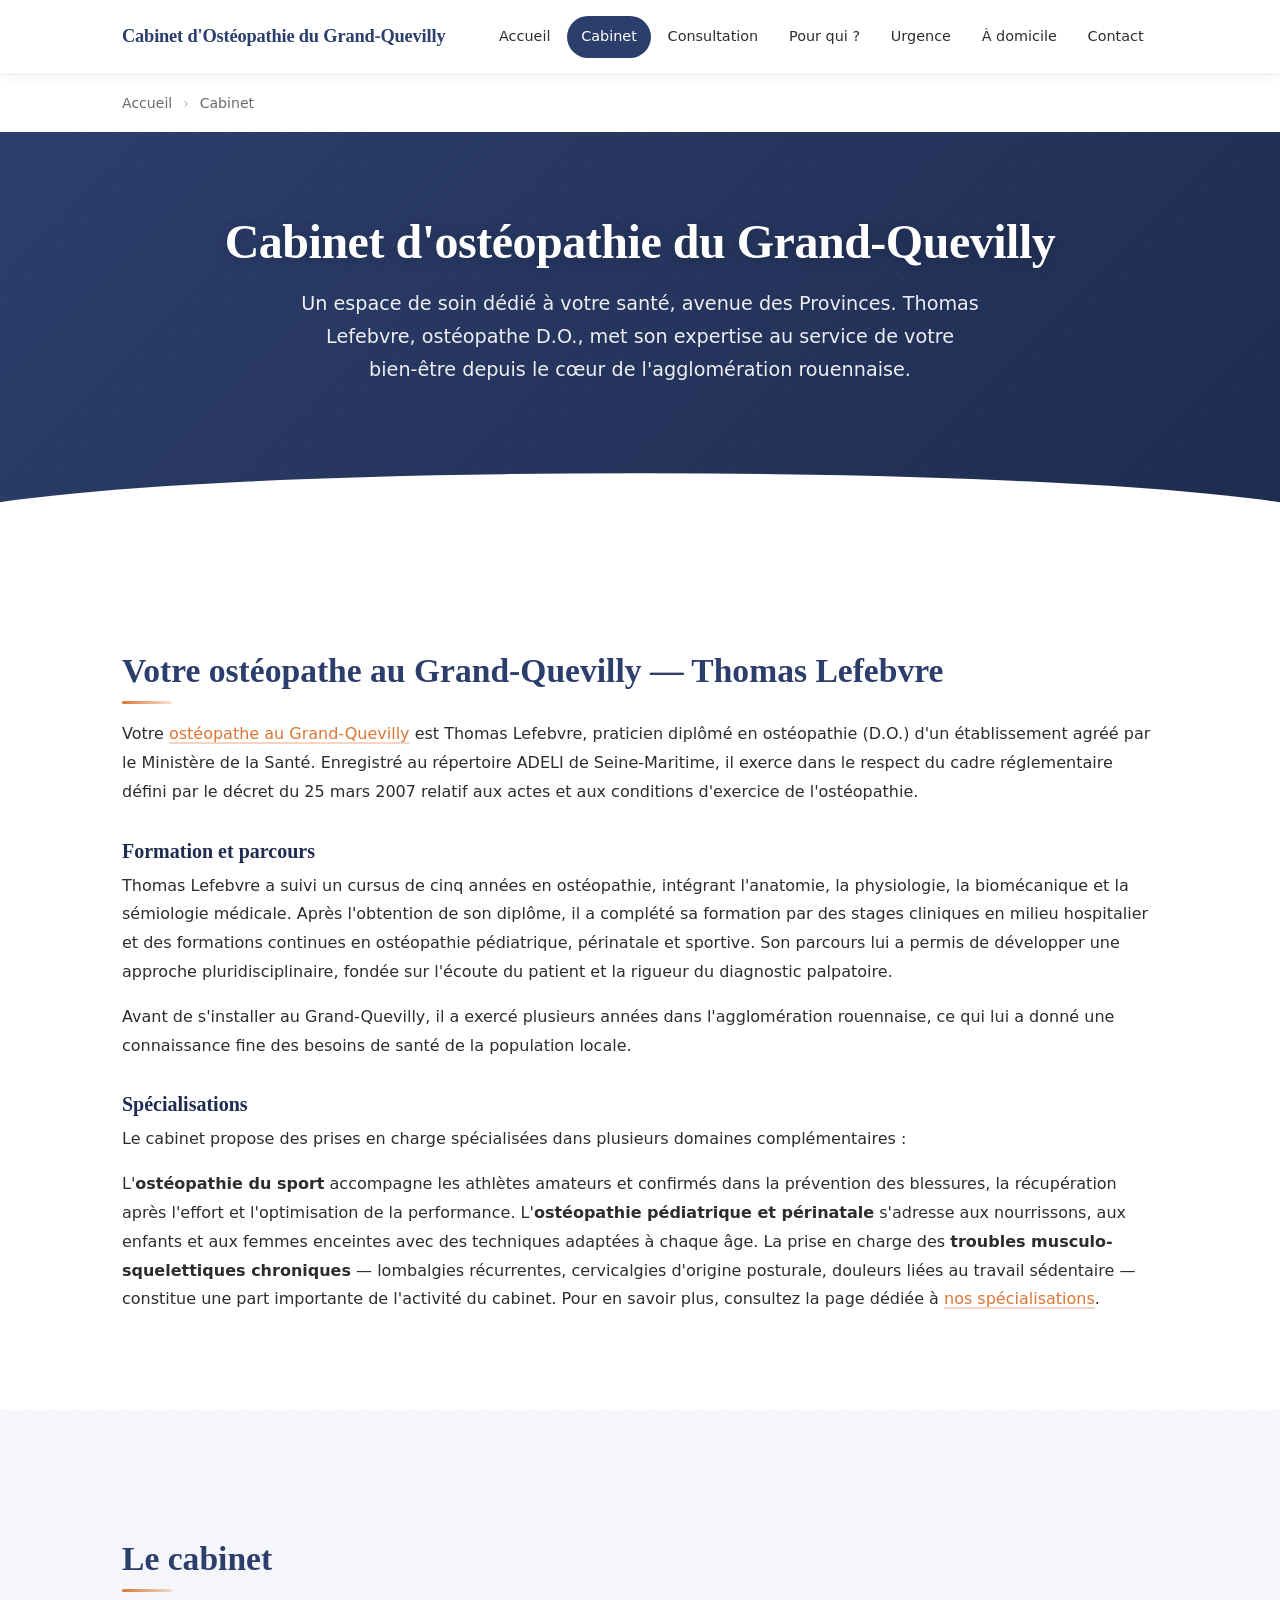
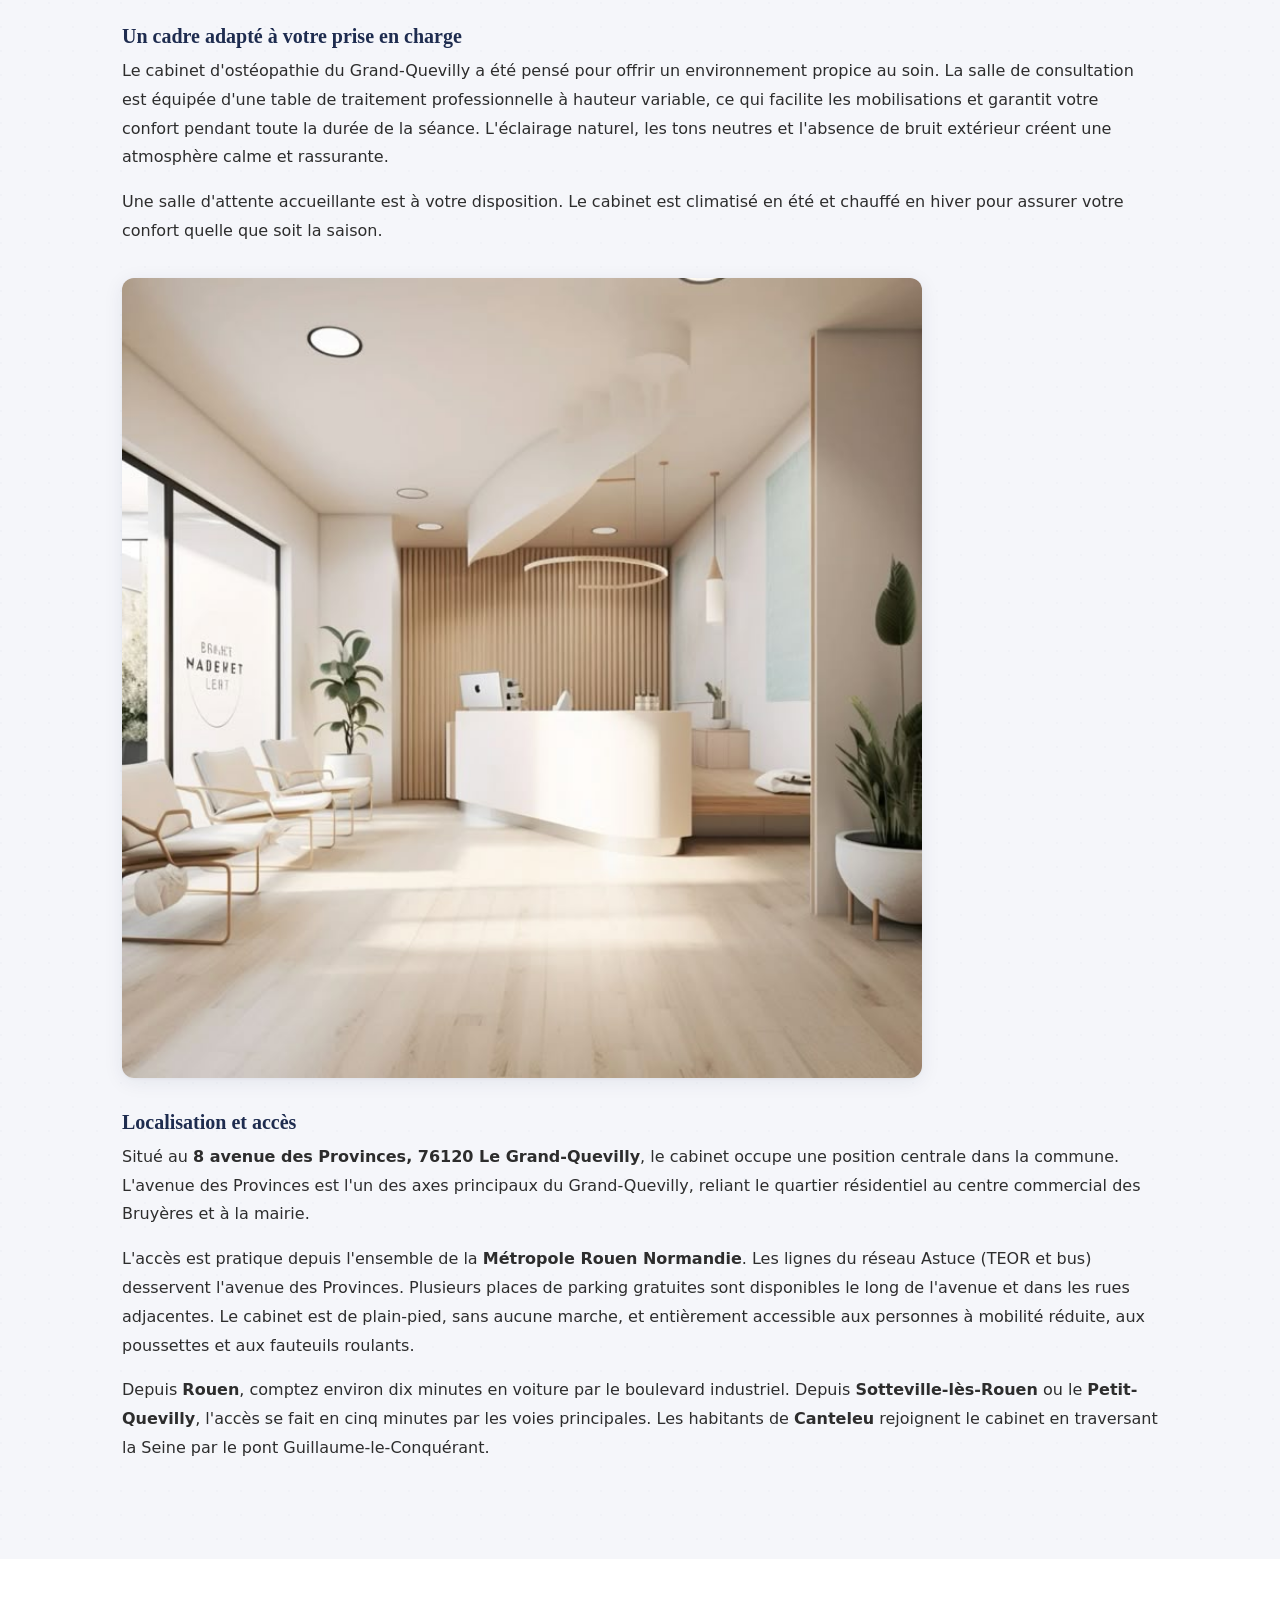
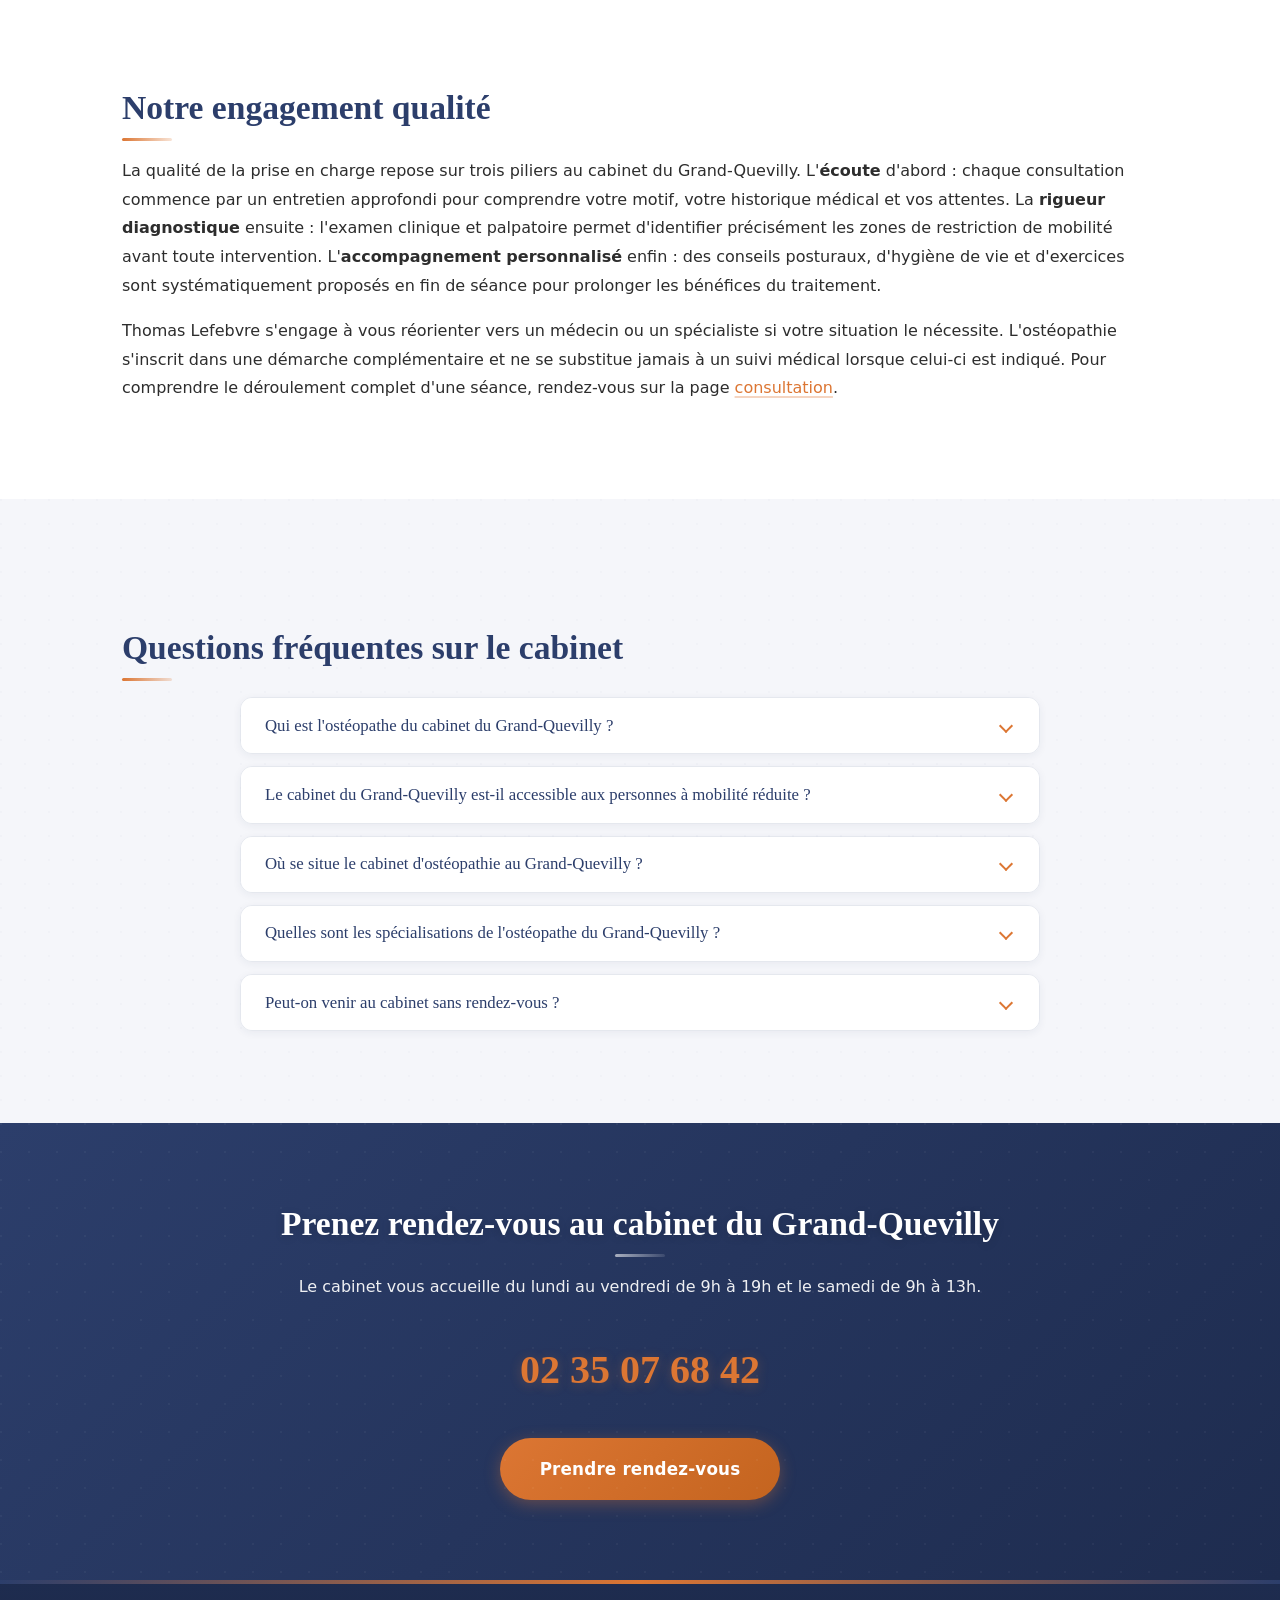
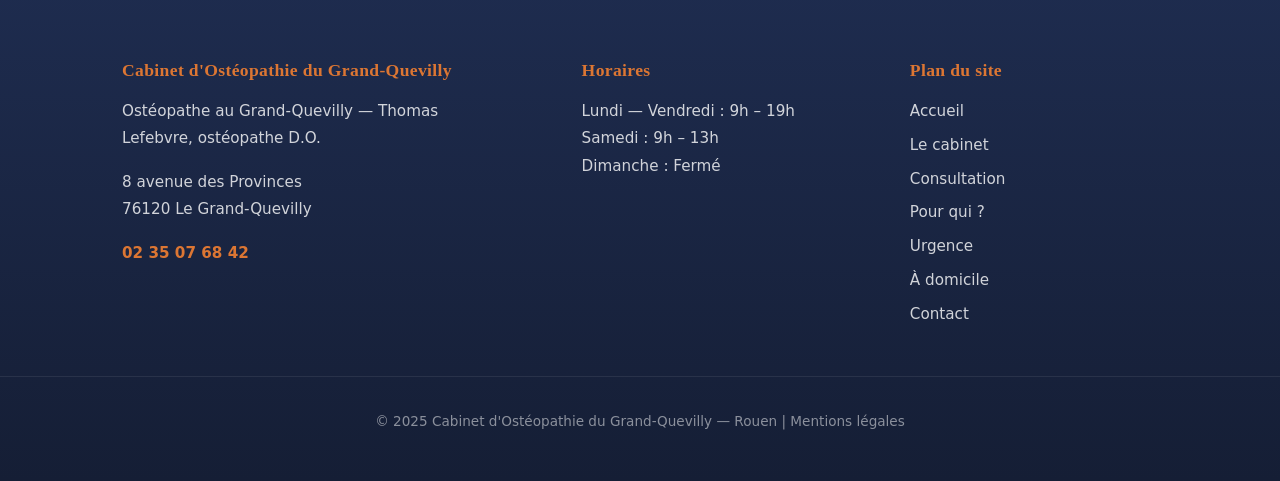
==== cabinet.html @ 2bfa1ac5 "Corrige la navigation et le sitemap pour GitHub Made-with: Cursor" ====
﻿<!DOCTYPE html>
<html lang="fr">
<head>
  <meta charset="UTF-8">
  <meta name="viewport" content="width=device-width, initial-scale=1.0">
  <title>Cabinet d'Ostéopathie au Grand-Quevilly — Cabinet du Grand-Quevilly | À Propos</title>
  <meta name="description" content="Découvrez le Cabinet d'Ostéopathie du Grand-Quevilly, avenue des Provinces. Thomas Lefebvre, ostéopathe D.O., vous accueille dans un espace calme et accessible. ☎ 02 35 07 68 42">
  <link rel="canonical" href="https://osteopathe-le-grand-quevilly.fr/cabinet.html">
  <meta property="og:title" content="Cabinet d'Ostéopathie au Grand-Quevilly — Votre ostéopathe D.O.">
  <meta property="og:description" content="Thomas Lefebvre, ostéopathe D.O. au Grand-Quevilly. Formation, spécialisations et présentation du cabinet avenue des Provinces.">
  <meta property="og:type" content="website">
  <meta property="og:url" content="https://osteopathe-le-grand-quevilly.fr/cabinet.html">
  <meta property="og:locale" content="fr_FR">
  <link rel="stylesheet" href="style.css">
  <script type="application/ld+json">
  {
    "@context": "https://schema.org",
    "@type": "FAQPage",
    "mainEntity": [
      {"@type": "Question", "name": "Qui est l'ostéopathe du cabinet du Grand-Quevilly ?", "acceptedAnswer": {"@type": "Answer", "text": "Thomas Lefebvre est ostéopathe diplômé (D.O.), titulaire d'un diplôme délivré par un établissement agréé par le Ministère de la Santé. Il exerce au Grand-Quevilly depuis l'ouverture du cabinet et prend en charge adultes, sportifs, femmes enceintes, nourrissons et seniors."}},
      {"@type": "Question", "name": "Le cabinet du Grand-Quevilly est-il accessible aux personnes à mobilité réduite ?", "acceptedAnswer": {"@type": "Answer", "text": "Oui, le cabinet situé au 8 avenue des Provinces est de plain-pied et entièrement accessible aux personnes à mobilité réduite. L'entrée ne comporte aucune marche et la salle de consultation est dimensionnée pour accueillir un fauteuil roulant."}},
      {"@type": "Question", "name": "Où se situe le cabinet d'ostéopathie au Grand-Quevilly ?", "acceptedAnswer": {"@type": "Answer", "text": "Le cabinet est situé au 8 avenue des Provinces, 76120 Le Grand-Quevilly. Il se trouve dans un quartier résidentiel calme, à quelques minutes du centre commercial des Bruyères et de la mairie. Des places de stationnement gratuites sont disponibles devant le cabinet."}},
      {"@type": "Question", "name": "Quelles sont les spécialisations de l'ostéopathe du Grand-Quevilly ?", "acceptedAnswer": {"@type": "Answer", "text": "Thomas Lefebvre est spécialisé en ostéopathie du sport, ostéopathie pédiatrique et périnatale, et prise en charge des troubles musculo-squelettiques chroniques. Il s'est formé en techniques crâniennes et viscérales en complément de sa formation structurelle initiale."}},
      {"@type": "Question", "name": "Peut-on venir au cabinet sans rendez-vous ?", "acceptedAnswer": {"@type": "Answer", "text": "Le cabinet fonctionne uniquement sur rendez-vous afin de garantir un temps de consultation suffisant pour chaque patient. Vous pouvez réserver votre créneau par téléphone au 02 35 07 68 42 ou via la page contact du site. En cas d'urgence, des créneaux prioritaires sont réservés chaque jour."}}
    ]
  }
  </script>
  <script type="application/ld+json">
  {"@context": "https://schema.org", "@type": "BreadcrumbList", "itemListElement": [{"@type": "ListItem", "position": 1, "name": "Accueil", "item": "https://osteopathe-le-grand-quevilly.fr/"}, {"@type": "ListItem", "position": 2, "name": "Cabinet", "item": "https://osteopathe-le-grand-quevilly.fr/cabinet.html"}]}
  </script>
</head>
<body>
  <header class="site-header">
    <div class="header-inner">
      <div class="site-logo"><a href="index.html">Cabinet d'Ostéopathie du Grand-Quevilly</a></div>
      <button class="nav-toggle" aria-label="Ouvrir le menu de navigation" aria-expanded="false"><span></span><span></span><span></span></button>
      <nav class="main-nav" aria-label="Navigation principale">
        <ul>
          <li><a href="index.html">Accueil</a></li>
          <li><a href="cabinet.html" class="active">Cabinet</a></li>
          <li><a href="consultation.html">Consultation</a></li>
          <li><a href="pour-qui.html">Pour qui ?</a></li>
          <li><a href="urgence.html">Urgence</a></li>
          <li><a href="domicile.html">À domicile</a></li>
          <li><a href="contact.html">Contact</a></li>
        </ul>
      </nav>
    </div>
  </header>
  <main>
    <div class="breadcrumb"><div class="container"><a href="index.html">Accueil</a> <span>›</span> Cabinet</div></div>
    <section class="hero">
      <div class="container">
        <h1>Cabinet d'ostéopathie du Grand-Quevilly</h1>
        <p>Un espace de soin dédié à votre santé, avenue des Provinces. Thomas Lefebvre, ostéopathe D.O., met son expertise au service de votre bien-être depuis le cœur de l'agglomération rouennaise.</p>
      </div>
    </section>
    <section class="section">
      <div class="container">
        <h2>Votre ostéopathe au Grand-Quevilly — Thomas Lefebvre</h2>
        <p>Votre <a href="index.html">ostéopathe au Grand-Quevilly</a> est Thomas Lefebvre, praticien diplômé en ostéopathie (D.O.) d'un établissement agréé par le Ministère de la Santé. Enregistré au répertoire ADELI de Seine-Maritime, il exerce dans le respect du cadre réglementaire défini par le décret du 25 mars 2007 relatif aux actes et aux conditions d'exercice de l'ostéopathie.</p>
        <h3>Formation et parcours</h3>
        <p>Thomas Lefebvre a suivi un cursus de cinq années en ostéopathie, intégrant l'anatomie, la physiologie, la biomécanique et la sémiologie médicale. Après l'obtention de son diplôme, il a complété sa formation par des stages cliniques en milieu hospitalier et des formations continues en ostéopathie pédiatrique, périnatale et sportive. Son parcours lui a permis de développer une approche pluridisciplinaire, fondée sur l'écoute du patient et la rigueur du diagnostic palpatoire.</p>
        <p>Avant de s'installer au Grand-Quevilly, il a exercé plusieurs années dans l'agglomération rouennaise, ce qui lui a donné une connaissance fine des besoins de santé de la population locale.</p>
        <h3>Spécialisations</h3>
        <p>Le cabinet propose des prises en charge spécialisées dans plusieurs domaines complémentaires :</p>
        <p>L'<strong>ostéopathie du sport</strong> accompagne les athlètes amateurs et confirmés dans la prévention des blessures, la récupération après l'effort et l'optimisation de la performance. L'<strong>ostéopathie pédiatrique et périnatale</strong> s'adresse aux nourrissons, aux enfants et aux femmes enceintes avec des techniques adaptées à chaque âge. La prise en charge des <strong>troubles musculo-squelettiques chroniques</strong> — lombalgies récurrentes, cervicalgies d'origine posturale, douleurs liées au travail sédentaire — constitue une part importante de l'activité du cabinet. Pour en savoir plus, consultez la page dédiée à <a href="pour-qui.html">nos spécialisations</a>.</p>
      </div>
    </section>
    <section class="section section-alt">
      <div class="container">
        <h2>Le cabinet</h2>
        <h3>Un cadre adapté à votre prise en charge</h3>
        <p>Le cabinet d'ostéopathie du Grand-Quevilly a été pensé pour offrir un environnement propice au soin. La salle de consultation est équipée d'une table de traitement professionnelle à hauteur variable, ce qui facilite les mobilisations et garantit votre confort pendant toute la durée de la séance. L'éclairage naturel, les tons neutres et l'absence de bruit extérieur créent une atmosphère calme et rassurante.</p>
        <p>Une salle d'attente accueillante est à votre disposition. Le cabinet est climatisé en été et chauffé en hiver pour assurer votre confort quelle que soit la saison.</p>
        <img src="asset/images/salle-dattente-cabinet.webp" alt="Salle d'attente du cabinet d'ostéopathie au Grand-Quevilly" width="800" height="500" loading="lazy">
        <h3>Localisation et accès</h3>
        <p>Situé au <strong>8 avenue des Provinces, 76120 Le Grand-Quevilly</strong>, le cabinet occupe une position centrale dans la commune. L'avenue des Provinces est l'un des axes principaux du Grand-Quevilly, reliant le quartier résidentiel au centre commercial des Bruyères et à la mairie.</p>
        <p>L'accès est pratique depuis l'ensemble de la <strong>Métropole Rouen Normandie</strong>. Les lignes du réseau Astuce (TEOR et bus) desservent l'avenue des Provinces. Plusieurs places de parking gratuites sont disponibles le long de l'avenue et dans les rues adjacentes. Le cabinet est de plain-pied, sans aucune marche, et entièrement accessible aux personnes à mobilité réduite, aux poussettes et aux fauteuils roulants.</p>
        <p>Depuis <strong>Rouen</strong>, comptez environ dix minutes en voiture par le boulevard industriel. Depuis <strong>Sotteville-lès-Rouen</strong> ou le <strong>Petit-Quevilly</strong>, l'accès se fait en cinq minutes par les voies principales. Les habitants de <strong>Canteleu</strong> rejoignent le cabinet en traversant la Seine par le pont Guillaume-le-Conquérant.</p>
      </div>
    </section>
    <section class="section">
      <div class="container">
        <h2>Notre engagement qualité</h2>
        <p>La qualité de la prise en charge repose sur trois piliers au cabinet du Grand-Quevilly. L'<strong>écoute</strong> d'abord : chaque consultation commence par un entretien approfondi pour comprendre votre motif, votre historique médical et vos attentes. La <strong>rigueur diagnostique</strong> ensuite : l'examen clinique et palpatoire permet d'identifier précisément les zones de restriction de mobilité avant toute intervention. L'<strong>accompagnement personnalisé</strong> enfin : des conseils posturaux, d'hygiène de vie et d'exercices sont systématiquement proposés en fin de séance pour prolonger les bénéfices du traitement.</p>
        <p>Thomas Lefebvre s'engage à vous réorienter vers un médecin ou un spécialiste si votre situation le nécessite. L'ostéopathie s'inscrit dans une démarche complémentaire et ne se substitue jamais à un suivi médical lorsque celui-ci est indiqué. Pour comprendre le déroulement complet d'une séance, rendez-vous sur la page <a href="consultation.html">consultation</a>.</p>
      </div>
    </section>
    <section class="section section-alt">
      <div class="container">
        <h2>Questions fréquentes sur le cabinet</h2>
        <div class="faq-list">
          <div class="faq-item"><button class="faq-question" aria-expanded="false">Qui est l'ostéopathe du cabinet du Grand-Quevilly ?</button><div class="faq-answer"><p>Thomas Lefebvre est ostéopathe diplômé (D.O.), titulaire d'un diplôme délivré par un établissement agréé par le Ministère de la Santé. Inscrit au répertoire ADELI de Seine-Maritime, il exerce au Grand-Quevilly et prend en charge adultes, sportifs, femmes enceintes, nourrissons et seniors.</p></div></div>
          <div class="faq-item"><button class="faq-question" aria-expanded="false">Le cabinet du Grand-Quevilly est-il accessible aux personnes à mobilité réduite ?</button><div class="faq-answer"><p>Oui, le cabinet situé au 8 avenue des Provinces est de plain-pied et entièrement accessible aux personnes à mobilité réduite. L'entrée ne comporte aucune marche et la salle de consultation est dimensionnée pour accueillir un fauteuil roulant ou une poussette sans difficulté.</p></div></div>
          <div class="faq-item"><button class="faq-question" aria-expanded="false">Où se situe le cabinet d'ostéopathie au Grand-Quevilly ?</button><div class="faq-answer"><p>Le cabinet est situé au 8 avenue des Provinces, 76120 Le Grand-Quevilly, dans un quartier résidentiel calme à proximité du centre commercial des Bruyères. Des places de stationnement gratuites sont disponibles devant le cabinet et le réseau de transport Astuce dessert l'avenue.</p></div></div>
          <div class="faq-item"><button class="faq-question" aria-expanded="false">Quelles sont les spécialisations de l'ostéopathe du Grand-Quevilly ?</button><div class="faq-answer"><p>Thomas Lefebvre est spécialisé en ostéopathie du sport, ostéopathie pédiatrique et périnatale, et prise en charge des troubles musculo-squelettiques chroniques. Il a complété sa formation initiale par des certifications en techniques crâniennes et viscérales.</p></div></div>
          <div class="faq-item"><button class="faq-question" aria-expanded="false">Peut-on venir au cabinet sans rendez-vous ?</button><div class="faq-answer"><p>Le cabinet fonctionne uniquement sur rendez-vous pour garantir un temps de consultation suffisant à chaque patient. Vous pouvez réserver votre créneau par téléphone au 02 35 07 68 42 ou via la page contact du site. En cas d'urgence, des créneaux prioritaires sont réservés chaque jour pour les situations aiguës.</p></div></div>
        </div>
      </div>
    </section>
    <section class="cta-section">
      <div class="container">
        <h2>Prenez rendez-vous au cabinet du Grand-Quevilly</h2>
        <p>Le cabinet vous accueille du lundi au vendredi de 9h à 19h et le samedi de 9h à 13h.</p>
        <div class="cta-phone"><a href="tel:+33235076842">02 35 07 68 42</a></div>
        <a href="contact.html" class="btn btn-accent mt-sm">Prendre rendez-vous</a>
      </div>
    </section>
  </main>
  <footer class="site-footer">
    <div class="footer-inner">
      <div class="footer-col"><h3>Cabinet d'Ostéopathie du Grand-Quevilly</h3><p>Ostéopathe au Grand-Quevilly — Thomas Lefebvre, ostéopathe D.O.</p><p>8 avenue des Provinces<br>76120 Le Grand-Quevilly</p><p class="footer-phone"><a href="tel:+33235076842">02 35 07 68 42</a></p></div>
      <div class="footer-col"><h3>Horaires</h3><p>Lundi — Vendredi : 9h – 19h<br>Samedi : 9h – 13h<br>Dimanche : Fermé</p></div>
      <div class="footer-col"><h3>Plan du site</h3><ul><li><a href="index.html">Accueil</a></li><li><a href="cabinet.html">Le cabinet</a></li><li><a href="consultation.html">Consultation</a></li><li><a href="pour-qui.html">Pour qui ?</a></li><li><a href="urgence.html">Urgence</a></li><li><a href="domicile.html">À domicile</a></li><li><a href="contact.html">Contact</a></li></ul></div>
    </div>
    <div class="footer-bottom"><p>© 2025 Cabinet d'Ostéopathie du Grand-Quevilly — Rouen | <a href="mentions-legales.html">Mentions légales</a></p></div>
  </footer>
  <script>
    document.querySelectorAll('.faq-question').forEach(function(btn){btn.addEventListener('click',function(){var item=this.parentElement;var isOpen=item.classList.contains('active');document.querySelectorAll('.faq-item').forEach(function(el){el.classList.remove('active')});if(!isOpen)item.classList.add('active');this.setAttribute('aria-expanded',!isOpen)})});
    document.querySelector('.nav-toggle').addEventListener('click',function(){this.classList.toggle('active');document.querySelector('.main-nav').classList.toggle('active');this.setAttribute('aria-expanded',this.classList.contains('active'))});
  </script>
</body>
</html>
---- style.css ----
/* ============================================
   OSTÉOPATHE LE GRAND-QUEVILLY — STYLE.CSS
   Site statique HTML/CSS — Hébergé LWS
   Design : Cabinet médical premium
   ============================================ */

/* --- VARIABLES --- */
:root {
  --color-primary: #2C3E6B;
  --color-primary-dark: #1E2C4F;
  --color-primary-light: #E8EBF2;
  --color-accent: #DC7633;
  --color-accent-hover: #C4641F;
  --color-accent-glow: rgba(220, 118, 51, 0.35);
  --color-text: #2D2D2D;
  --color-text-light: #6B6B6B;
  --color-bg: #FFFFFF;
  --color-bg-alt: #F5F6FA;
  --color-border: #E0E0E0;
  --font-heading: Cambria, serif;
  --font-body: 'Segoe UI', system-ui, sans-serif;
  --font-size-base: 16px;
  --line-height-base: 1.8;
  --spacing-xs: 0.5rem;
  --spacing-sm: 1rem;
  --spacing-md: 2rem;
  --spacing-lg: 3rem;
  --spacing-xl: 5rem;
  --border-radius: 12px;
  --border-radius-lg: 20px;
  --border-radius-pill: 50px;
  --max-width: 1100px;
  --shadow-sm: 0 2px 8px rgba(30, 44, 79, 0.06);
  --shadow-md: 0 4px 20px rgba(30, 44, 79, 0.08), 0 1px 3px rgba(30, 44, 79, 0.04);
  --shadow-lg: 0 8px 40px rgba(30, 44, 79, 0.12), 0 2px 6px rgba(30, 44, 79, 0.04);
  --shadow-xl: 0 16px 56px rgba(30, 44, 79, 0.16), 0 4px 12px rgba(30, 44, 79, 0.06);
}

/* --- RESET --- */
*, *::before, *::after { box-sizing: border-box; margin: 0; padding: 0; }
html { font-size: var(--font-size-base); scroll-behavior: smooth; }
body {
  font-family: var(--font-body);
  font-size: 1rem;
  line-height: var(--line-height-base);
  color: var(--color-text);
  background-color: var(--color-bg);
  -webkit-font-smoothing: antialiased;
  -moz-osx-font-smoothing: grayscale;
}
img { max-width: 100%; height: auto; display: block; border-radius: var(--border-radius); }
a {
  color: var(--color-accent);
  text-decoration: underline;
  text-decoration-color: rgba(220, 118, 51, 0.3);
  text-underline-offset: 3px;
  text-decoration-thickness: 1.5px;
  transition: color 0.3s ease, text-decoration-color 0.3s ease;
}
a:hover { color: var(--color-accent-hover); text-decoration-color: var(--color-accent-hover); }
ul, ol { list-style: none; }

/* --- TYPOGRAPHIE --- */
h1, h2, h3, h4 { font-family: var(--font-heading); color: var(--color-primary); line-height: 1.25; }
h1 { font-size: 2.2rem; font-weight: 700; letter-spacing: -0.01em; margin-bottom: var(--spacing-md); }
h2 {
  font-size: 1.65rem; font-weight: 700;
  margin-bottom: var(--spacing-sm); margin-top: var(--spacing-lg);
  padding-bottom: 0.75rem; position: relative;
}
h2::after {
  content: ''; position: absolute; bottom: 0; left: 0;
  width: 50px; height: 3px;
  background: linear-gradient(90deg, var(--color-accent), rgba(220, 118, 51, 0.2));
  border-radius: 2px;
}
h3 { font-size: 1.25rem; font-weight: 600; margin-bottom: var(--spacing-xs); margin-top: var(--spacing-md); color: var(--color-primary-dark); }
p { margin-bottom: var(--spacing-sm); }

/* --- CONTAINER --- */
.container { width: 100%; max-width: var(--max-width); margin: 0 auto; padding: 0 var(--spacing-sm); }

/* --- HEADER --- */
.site-header {
  background-color: rgba(255, 255, 255, 0.95);
  backdrop-filter: blur(12px); -webkit-backdrop-filter: blur(12px);
  border-bottom: 1px solid rgba(44, 62, 107, 0.1);
  box-shadow: 0 1px 12px rgba(30, 44, 79, 0.06);
  position: sticky; top: 0; z-index: 100;
  padding: var(--spacing-sm) 0;
}
.header-inner {
  display: flex; justify-content: space-between; align-items: center;
  max-width: var(--max-width); margin: 0 auto; padding: 0 var(--spacing-sm);
}
.site-logo { font-family: var(--font-heading); font-size: 1.15rem; font-weight: 700; color: var(--color-primary); letter-spacing: -0.01em; }
.site-logo a { color: var(--color-primary); text-decoration: none; transition: color 0.3s ease; }
.site-logo a:hover { color: var(--color-accent); }

/* --- NAV TOGGLE --- */
.nav-toggle { display: block; background: none; border: none; cursor: pointer; padding: var(--spacing-xs); position: relative; z-index: 110; }
.nav-toggle span { display: block; width: 26px; height: 2.5px; background-color: var(--color-primary); margin: 5px 0; border-radius: 2px; transition: all 0.35s cubic-bezier(0.4, 0, 0.2, 1); }
.nav-toggle.active span:nth-child(1) { transform: rotate(45deg) translate(6px, 6px); }
.nav-toggle.active span:nth-child(2) { opacity: 0; transform: scaleX(0); }
.nav-toggle.active span:nth-child(3) { transform: rotate(-45deg) translate(6px, -6px); }

/* --- NAV MOBILE --- */
.main-nav {
  max-height: 0; overflow: hidden;
  position: absolute; top: 100%; left: 0; right: 0;
  background-color: rgba(255, 255, 255, 0.98);
  backdrop-filter: blur(16px); -webkit-backdrop-filter: blur(16px);
  border-bottom: 1px solid rgba(44, 62, 107, 0.1);
  box-shadow: var(--shadow-lg); padding: 0 var(--spacing-sm);
  transition: max-height 0.4s cubic-bezier(0.4, 0, 0.2, 1), padding 0.4s ease;
}
.main-nav.active { max-height: 500px; padding: var(--spacing-sm); display: block; }
.main-nav ul { display: flex; flex-direction: column; gap: 2px; }
.main-nav a {
  display: block; padding: 0.7rem var(--spacing-sm);
  color: var(--color-text); font-size: 0.95rem; font-weight: 500;
  border-radius: var(--border-radius); text-decoration: none;
  transition: background-color 0.3s ease, color 0.3s ease, transform 0.3s ease;
}
.main-nav a:hover { background-color: var(--color-primary-light); color: var(--color-primary); transform: translateX(4px); }
.main-nav a.active { background-color: var(--color-primary); color: #FFFFFF; }

/* --- HERO --- */
.hero {
  background: linear-gradient(135deg, var(--color-primary) 0%, var(--color-primary-dark) 100%);
  color: #FFFFFF; padding: var(--spacing-xl) 0 calc(var(--spacing-xl) + 1.5rem);
  text-align: center; position: relative; overflow: hidden;
}
.hero::before {
  content: ''; position: absolute; inset: 0;
  background-image: radial-gradient(circle at 1px 1px, rgba(255,255,255,0.04) 1px, transparent 0);
  background-size: 28px 28px; pointer-events: none;
}
.hero::after {
  content: ''; position: absolute; bottom: -1px; left: 0; right: 0; height: 50px;
  background: var(--color-bg); clip-path: ellipse(55% 100% at 50% 100%);
}
.hero h1 { color: #FFFFFF; font-size: 2.2rem; margin-bottom: 1rem; text-shadow: 0 2px 12px rgba(0,0,0,0.2); position: relative; }
.hero p { font-size: 1.1rem; opacity: 0.92; max-width: 680px; margin: 0 auto var(--spacing-md); line-height: 1.7; position: relative; }
.hero .btn { position: relative; }
.hero-img { border-radius: var(--border-radius-lg); margin-top: var(--spacing-md); box-shadow: var(--shadow-xl); }

/* --- SECTIONS --- */
.section { padding: var(--spacing-xl) 0; position: relative; }
.section-alt {
  background-color: var(--color-bg-alt);
  background-image: radial-gradient(circle at 1px 1px, rgba(44, 62, 107, 0.02) 1px, transparent 0);
  background-size: 24px 24px;
}
.section-title { text-align: center; margin-bottom: var(--spacing-lg); }

/* --- CARDS --- */
.cards-grid { display: grid; grid-template-columns: 1fr; gap: var(--spacing-md); }
.card {
  background-color: var(--color-bg);
  border: 1px solid rgba(44, 62, 107, 0.07); border-left: 4px solid var(--color-accent);
  border-radius: var(--border-radius); padding: 1.75rem;
  box-shadow: var(--shadow-md);
  transition: box-shadow 0.35s cubic-bezier(0.4, 0, 0.2, 1), transform 0.35s cubic-bezier(0.4, 0, 0.2, 1);
}
.card:hover { box-shadow: var(--shadow-lg); transform: translateY(-4px) scale(1.01); }
.card h3 { margin-top: 0; color: var(--color-primary); font-size: 1.15rem; }
.card h3::after { display: none; }
.card-icon { width: 48px; height: 48px; margin-bottom: var(--spacing-sm); color: var(--color-accent); }

/* --- FAQ --- */
.faq-list { max-width: 800px; margin: 0 auto; }
.faq-item {
  border: 1px solid rgba(44, 62, 107, 0.08); border-radius: var(--border-radius);
  margin-bottom: 0.75rem; overflow: hidden; box-shadow: var(--shadow-sm);
  transition: box-shadow 0.35s ease, border-color 0.35s ease;
}
.faq-item.active { box-shadow: var(--shadow-md); border-left: 4px solid var(--color-accent); }
.faq-question {
  width: 100%; background-color: var(--color-bg); border: none;
  padding: 1.1rem 1.5rem; text-align: left;
  font-family: var(--font-heading); font-size: 1.05rem; color: var(--color-primary);
  cursor: pointer; display: flex; justify-content: space-between; align-items: center; gap: 1rem;
  transition: background-color 0.3s ease, padding-left 0.3s ease;
}
.faq-question:hover { background-color: var(--color-bg-alt); padding-left: 1.75rem; }
.faq-question::after {
  content: ''; display: inline-block; width: 10px; height: 10px;
  border-right: 2.5px solid var(--color-accent); border-bottom: 2.5px solid var(--color-accent);
  transform: rotate(45deg); transition: transform 0.35s cubic-bezier(0.4, 0, 0.2, 1);
  flex-shrink: 0; margin-right: 4px;
}
.faq-item.active .faq-question::after { transform: rotate(-135deg); content: ''; }
.faq-answer {
  max-height: 0; overflow: hidden; padding: 0 1.5rem;
  color: var(--color-text); line-height: 1.8; display: block;
  transition: max-height 0.4s cubic-bezier(0.4, 0, 0.2, 1), padding 0.4s cubic-bezier(0.4, 0, 0.2, 1);
}
.faq-item.active .faq-answer { max-height: 300px; padding: 0 1.5rem 1.25rem; }

/* --- CTA --- */
.cta-section {
  background: linear-gradient(135deg, var(--color-primary) 0%, var(--color-primary-dark) 100%);
  color: #FFFFFF; text-align: center; padding: var(--spacing-xl) 0;
  position: relative; overflow: hidden;
}
.cta-section::before {
  content: ''; position: absolute; inset: 0;
  background-image: radial-gradient(circle at 1px 1px, rgba(255,255,255,0.04) 1px, transparent 0);
  background-size: 28px 28px; pointer-events: none;
}
.cta-section h2 { color: #FFFFFF; margin-top: 0; text-shadow: 0 2px 8px rgba(0,0,0,0.15); position: relative; }
.cta-section h2::after { background: linear-gradient(90deg, rgba(255,255,255,0.6), rgba(255,255,255,0.1)); left: 50%; transform: translateX(-50%); }
.cta-section p { opacity: 0.92; margin-bottom: var(--spacing-md); position: relative; }

/* --- BOUTONS --- */
.btn {
  display: inline-block; padding: 1rem 2.5rem;
  border-radius: var(--border-radius-pill); font-size: 1.05rem; font-weight: 600;
  text-align: center; cursor: pointer; border: none; text-decoration: none; letter-spacing: 0.01em;
  transition: all 0.35s cubic-bezier(0.4, 0, 0.2, 1);
}
.btn:focus-visible { outline: 3px solid var(--color-accent); outline-offset: 3px; }
.btn-accent {
  background: linear-gradient(135deg, var(--color-accent), var(--color-accent-hover));
  color: #FFFFFF; box-shadow: 0 4px 16px var(--color-accent-glow);
}
.btn-accent:hover {
  background: linear-gradient(135deg, var(--color-accent-hover), #A8531A);
  color: #FFFFFF; transform: translateY(-3px); box-shadow: 0 8px 28px var(--color-accent-glow);
}
.btn-outline {
  background-color: rgba(255, 255, 255, 0.1); color: #FFFFFF;
  border: 2px solid rgba(255, 255, 255, 0.6);
  backdrop-filter: blur(4px); -webkit-backdrop-filter: blur(4px);
}
.btn-outline:hover {
  background-color: rgba(255, 255, 255, 0.95); color: var(--color-primary);
  border-color: #FFFFFF; transform: translateY(-3px); box-shadow: 0 8px 28px rgba(255,255,255,0.2);
}
.cta-phone { font-size: 2rem; font-weight: 700; margin: var(--spacing-sm) 0; font-family: var(--font-heading); position: relative; }
.cta-phone a { color: var(--color-accent); text-decoration: none; text-shadow: 0 2px 12px rgba(220,118,51,0.3); transition: color 0.3s ease, text-shadow 0.3s ease; }
.cta-phone a:hover { color: #FFFFFF; text-shadow: 0 2px 20px rgba(220,118,51,0.5); }

/* --- FORMULAIRE --- */
.form-group { margin-bottom: 1.25rem; }
.form-group label { display: block; font-weight: 500; margin-bottom: 0.4rem; color: var(--color-text); font-size: 0.95rem; letter-spacing: 0.01em; }
.form-group input, .form-group textarea, .form-group select {
  width: 100%; padding: 0.85rem 1rem; border: 1.5px solid var(--color-border);
  border-radius: var(--border-radius); font-family: var(--font-body); font-size: 1rem;
  color: var(--color-text); background-color: var(--color-bg);
  transition: border-color 0.3s ease, box-shadow 0.3s ease;
}
.form-group input:focus, .form-group textarea:focus, .form-group select:focus {
  outline: none; border-color: var(--color-accent); box-shadow: 0 0 0 4px rgba(220,118,51,0.12);
}
.form-group textarea { min-height: 130px; resize: vertical; }

/* --- TARIFS --- */
.tarif-box {
  background: linear-gradient(135deg, rgba(232, 235, 242, 0.6), var(--color-bg));
  border-left: 5px solid var(--color-accent); border-radius: var(--border-radius);
  padding: 1.75rem; margin: var(--spacing-md) 0; box-shadow: var(--shadow-md);
  transition: box-shadow 0.35s ease, transform 0.35s ease;
}
.tarif-box:hover { box-shadow: var(--shadow-lg); transform: translateY(-2px); }
.tarif-box .price { font-size: 2.5rem; font-weight: 700; color: var(--color-primary); font-family: var(--font-heading); line-height: 1.2; margin: 0.25rem 0 0.5rem; }

/* --- GOOGLE MAP --- */
.map-container { border-radius: var(--border-radius-lg); overflow: hidden; margin: var(--spacing-md) 0; box-shadow: var(--shadow-lg); border: none; }
.map-container iframe { width: 100%; height: 350px; border: 0; }

/* --- BREADCRUMB --- */
.breadcrumb { padding: var(--spacing-sm) 0; font-size: 0.88rem; color: var(--color-text-light); }
.breadcrumb a { color: var(--color-text-light); text-decoration: none; transition: color 0.3s ease; }
.breadcrumb a:hover { color: var(--color-primary); }
.breadcrumb span { margin: 0 0.4rem; opacity: 0.5; }

/* --- FOOTER --- */
.site-footer {
  background: linear-gradient(180deg, var(--color-primary-dark) 0%, #151E35 100%);
  color: #FFFFFF; padding: var(--spacing-xl) 0 var(--spacing-md); position: relative;
}
.site-footer::before {
  content: ''; position: absolute; top: 0; left: 0; right: 0; height: 4px;
  background: linear-gradient(90deg, var(--color-primary), var(--color-accent), var(--color-primary));
}
.footer-inner { display: grid; grid-template-columns: 1fr; gap: var(--spacing-lg); max-width: var(--max-width); margin: 0 auto; padding: 0 var(--spacing-sm); }
.footer-col h3 { color: var(--color-accent); font-size: 1.1rem; margin-bottom: var(--spacing-sm); margin-top: 0; letter-spacing: 0.02em; }
.footer-col h3::after { display: none; }
.footer-col p, .footer-col li { color: rgba(255, 255, 255, 0.8); font-size: 0.95rem; line-height: 1.8; }
.footer-col a { color: rgba(255, 255, 255, 0.8); text-decoration: none; position: relative; display: inline-block; transition: color 0.3s ease, transform 0.3s ease; }
.footer-col li a::after {
  content: ''; position: absolute; bottom: -1px; left: 0; width: 0; height: 1.5px;
  background-color: var(--color-accent); transition: width 0.35s cubic-bezier(0.4, 0, 0.2, 1);
}
.footer-col li a:hover::after { width: 100%; }
.footer-col a:hover { color: var(--color-accent); transform: translateX(3px); }
.footer-col ul { display: flex; flex-direction: column; gap: 0.4rem; }
.footer-bottom {
  text-align: center; padding-top: var(--spacing-md); margin-top: var(--spacing-lg);
  border-top: 1px solid rgba(255, 255, 255, 0.08); font-size: 0.85rem; color: rgba(255, 255, 255, 0.5);
}
.footer-bottom a { color: rgba(255, 255, 255, 0.5); text-decoration: none; }
.footer-bottom a:hover { color: var(--color-accent); transform: none; }
.footer-phone { font-size: 1.35rem; font-weight: 700; margin-top: 0.5rem; }
.footer-phone a { color: var(--color-accent); text-decoration: none; transition: color 0.3s ease, text-shadow 0.3s ease; }
.footer-phone a:hover { color: #FFFFFF; text-shadow: 0 0 20px rgba(220,118,51,0.4); transform: none; }

/* --- IMAGES CONTENU --- */
.section img, .section-alt img { box-shadow: var(--shadow-md); margin: var(--spacing-md) 0; }

/* --- RESPONSIVE 768px --- */
@media (min-width: 768px) {
  h1 { font-size: 2.6rem; }
  h2 { font-size: 1.9rem; }
  .container { padding: 0 var(--spacing-md); }
  .header-inner { padding: 0 var(--spacing-md); }
  .nav-toggle { display: none; }
  .main-nav {
    display: flex; position: static; border-bottom: none; padding: 0;
    max-height: none; overflow: visible; background: none;
    backdrop-filter: none; -webkit-backdrop-filter: none; box-shadow: none;
  }
  .main-nav ul { flex-direction: row; gap: 2px; align-items: center; }
  .main-nav a { padding: 0.5rem 0.8rem; font-size: 0.88rem; border-radius: var(--border-radius-pill); }
  .main-nav a:hover { transform: none; }
  .main-nav a.active { background-color: var(--color-primary); color: #FFFFFF; }
  .cards-grid { grid-template-columns: repeat(2, 1fr); }
  .footer-inner { grid-template-columns: repeat(2, 1fr); padding: 0 var(--spacing-md); }
  .hero h1 { font-size: 2.6rem; }
  .hero p { font-size: 1.15rem; }
  .cta-phone { font-size: 2.2rem; }
  .map-container iframe { height: 400px; }
}

/* --- RESPONSIVE 1024px --- */
@media (min-width: 1024px) {
  h1 { font-size: 3rem; }
  h2 { font-size: 2.1rem; }
  .cards-grid { grid-template-columns: repeat(3, 1fr); }
  .footer-inner { grid-template-columns: 1.3fr 0.85fr 0.85fr; gap: var(--spacing-xl); }
  .hero h1 { font-size: 3rem; }
  .hero p { font-size: 1.2rem; }
  .cta-phone { font-size: 2.5rem; }
  .main-nav a { padding: 0.5rem 0.9rem; font-size: 0.9rem; }
}

/* --- UTILITAIRES --- */
.text-center { text-align: center; }
.text-accent { color: var(--color-accent); }
.mt-sm { margin-top: var(--spacing-sm); }
.mt-md { margin-top: var(--spacing-md); }
.mt-lg { margin-top: var(--spacing-lg); }
.mb-sm { margin-bottom: var(--spacing-sm); }
.mb-md { margin-bottom: var(--spacing-md); }
.mb-lg { margin-bottom: var(--spacing-lg); }
.sr-only { position: absolute; width: 1px; height: 1px; padding: 0; margin: -1px; overflow: hidden; clip: rect(0,0,0,0); white-space: nowrap; border: 0; }
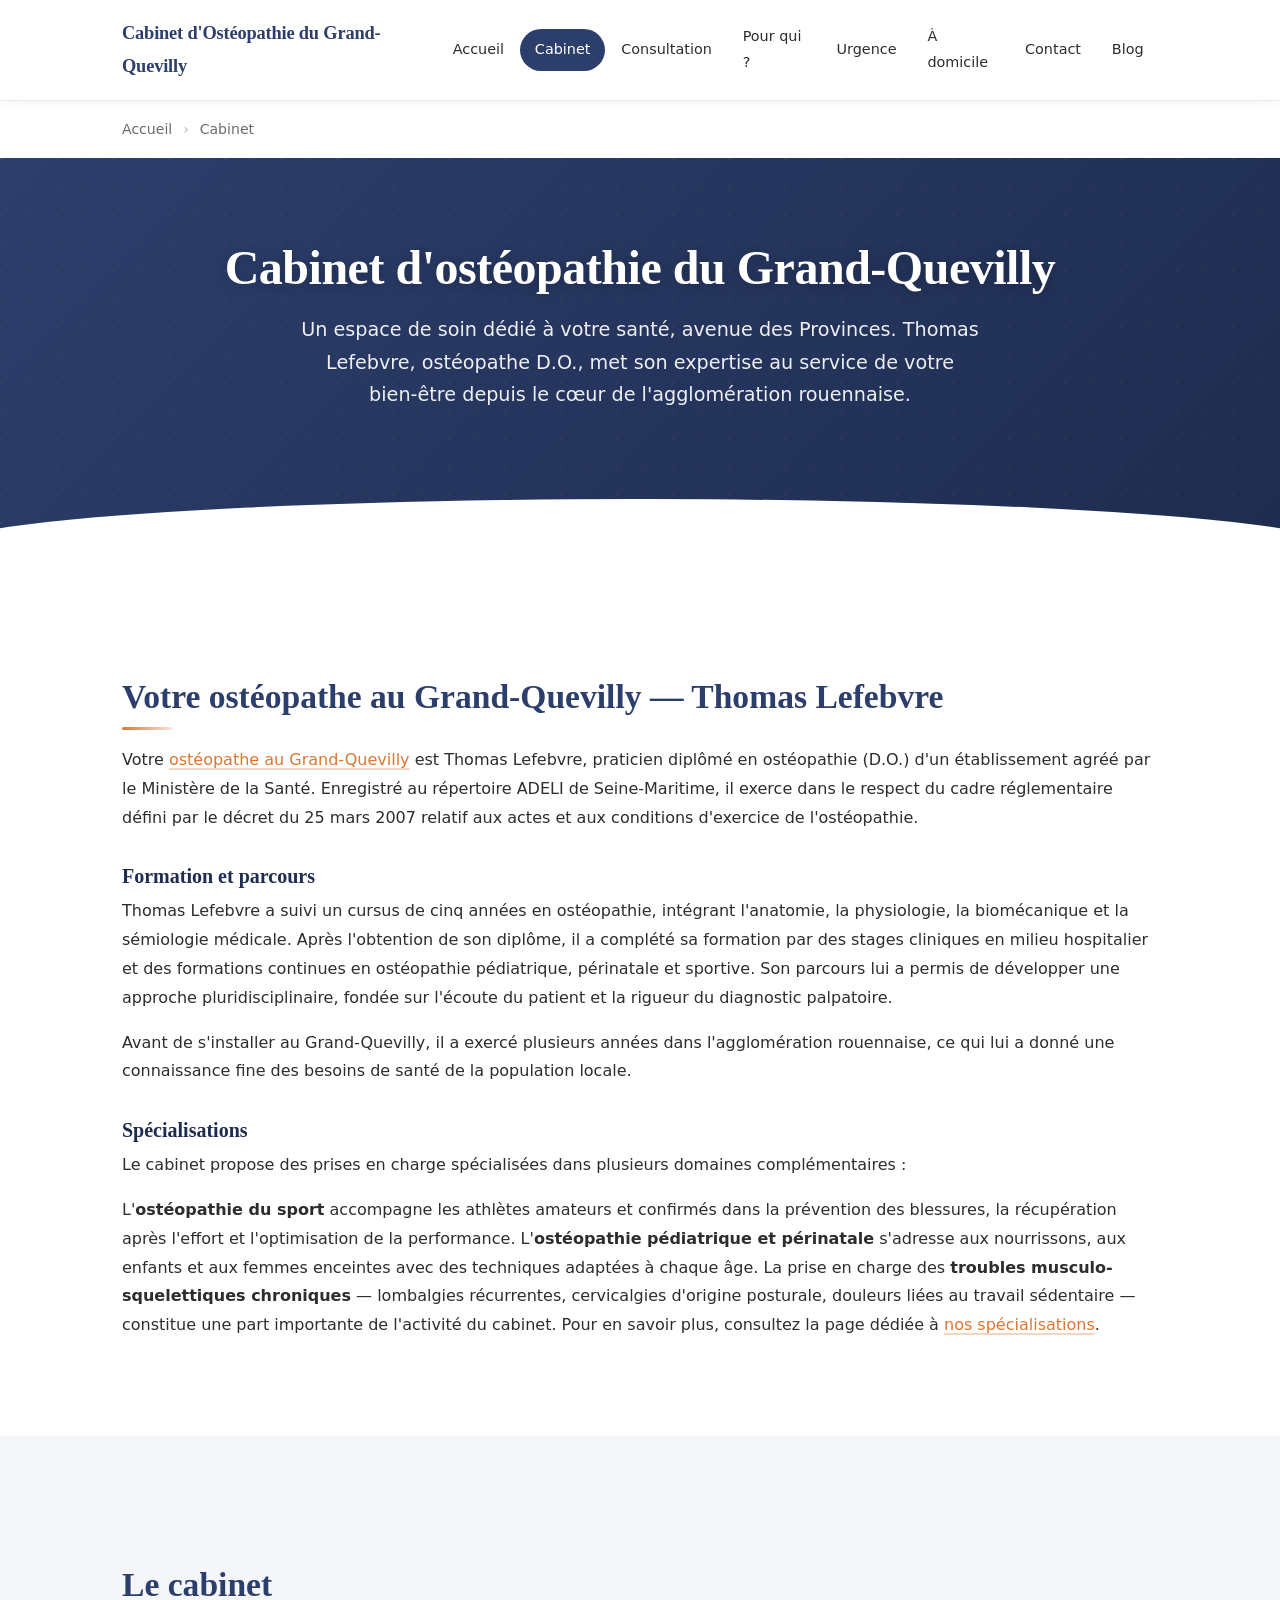
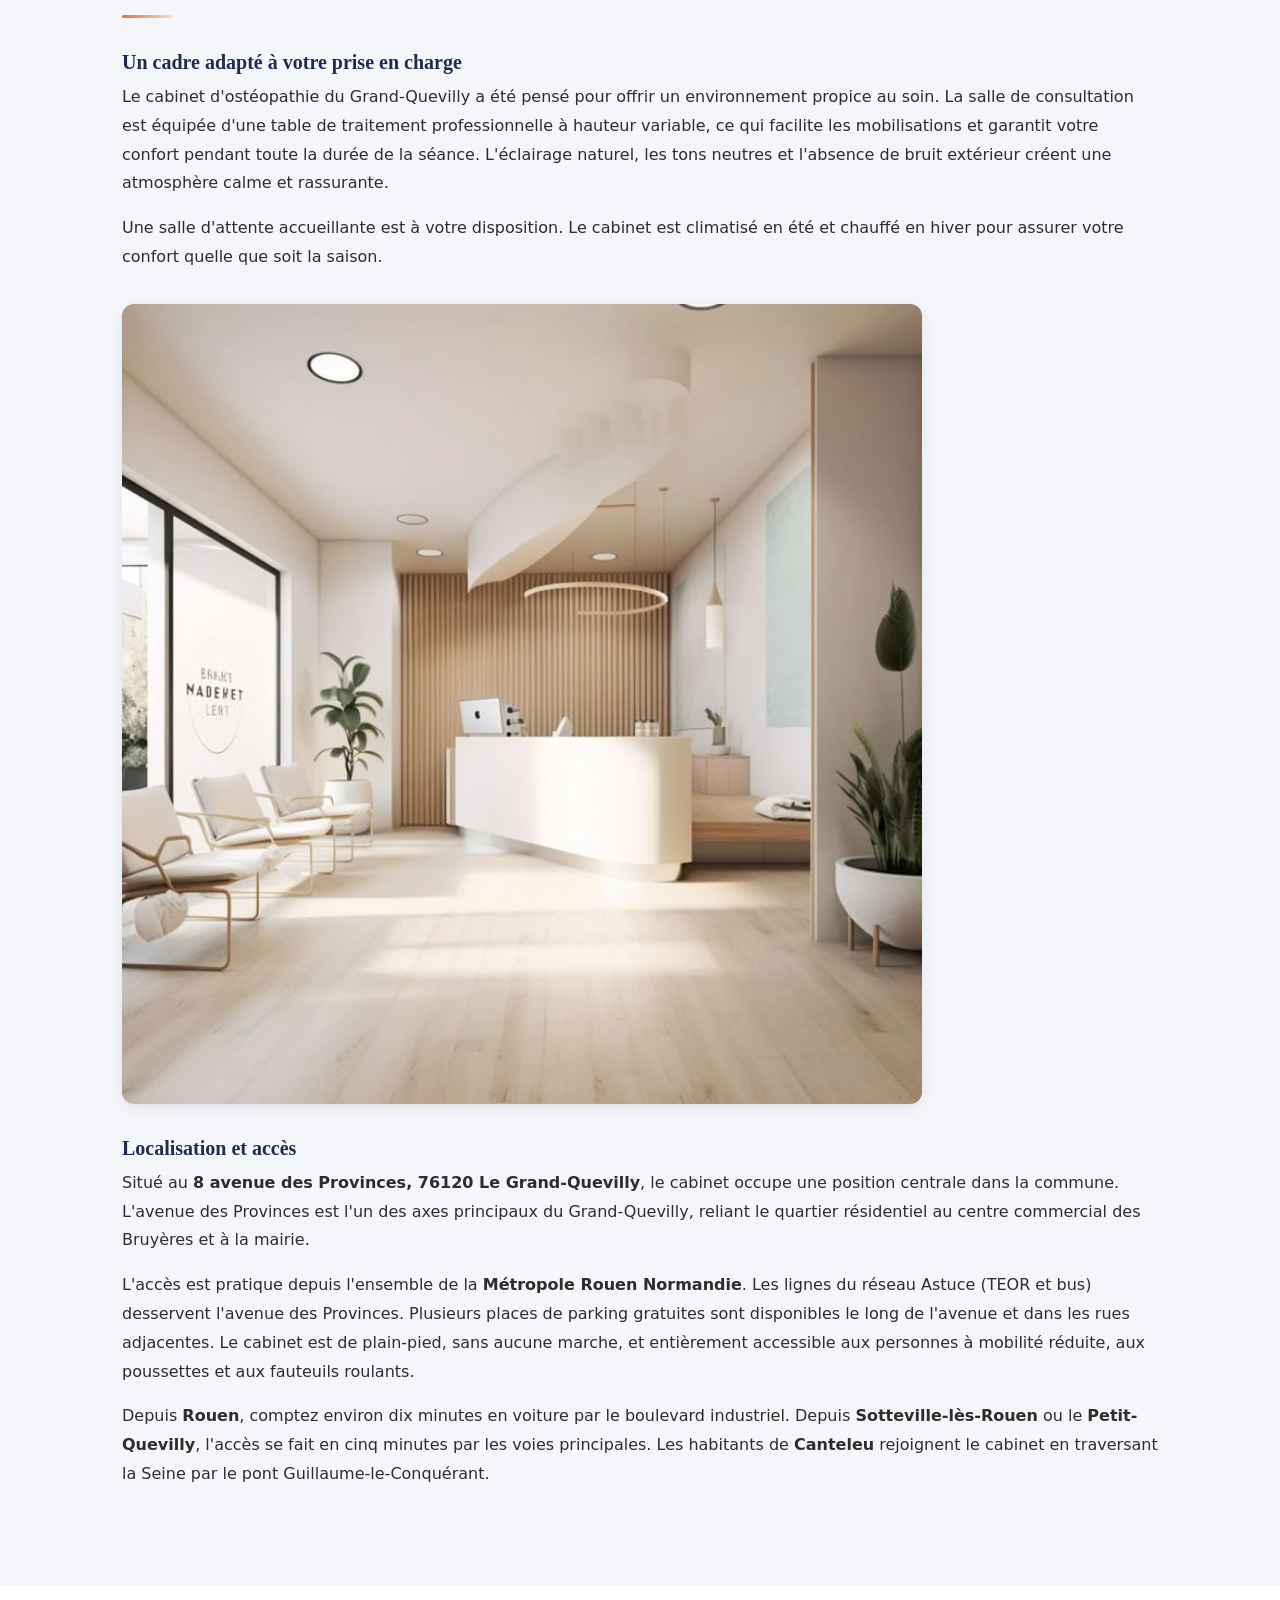
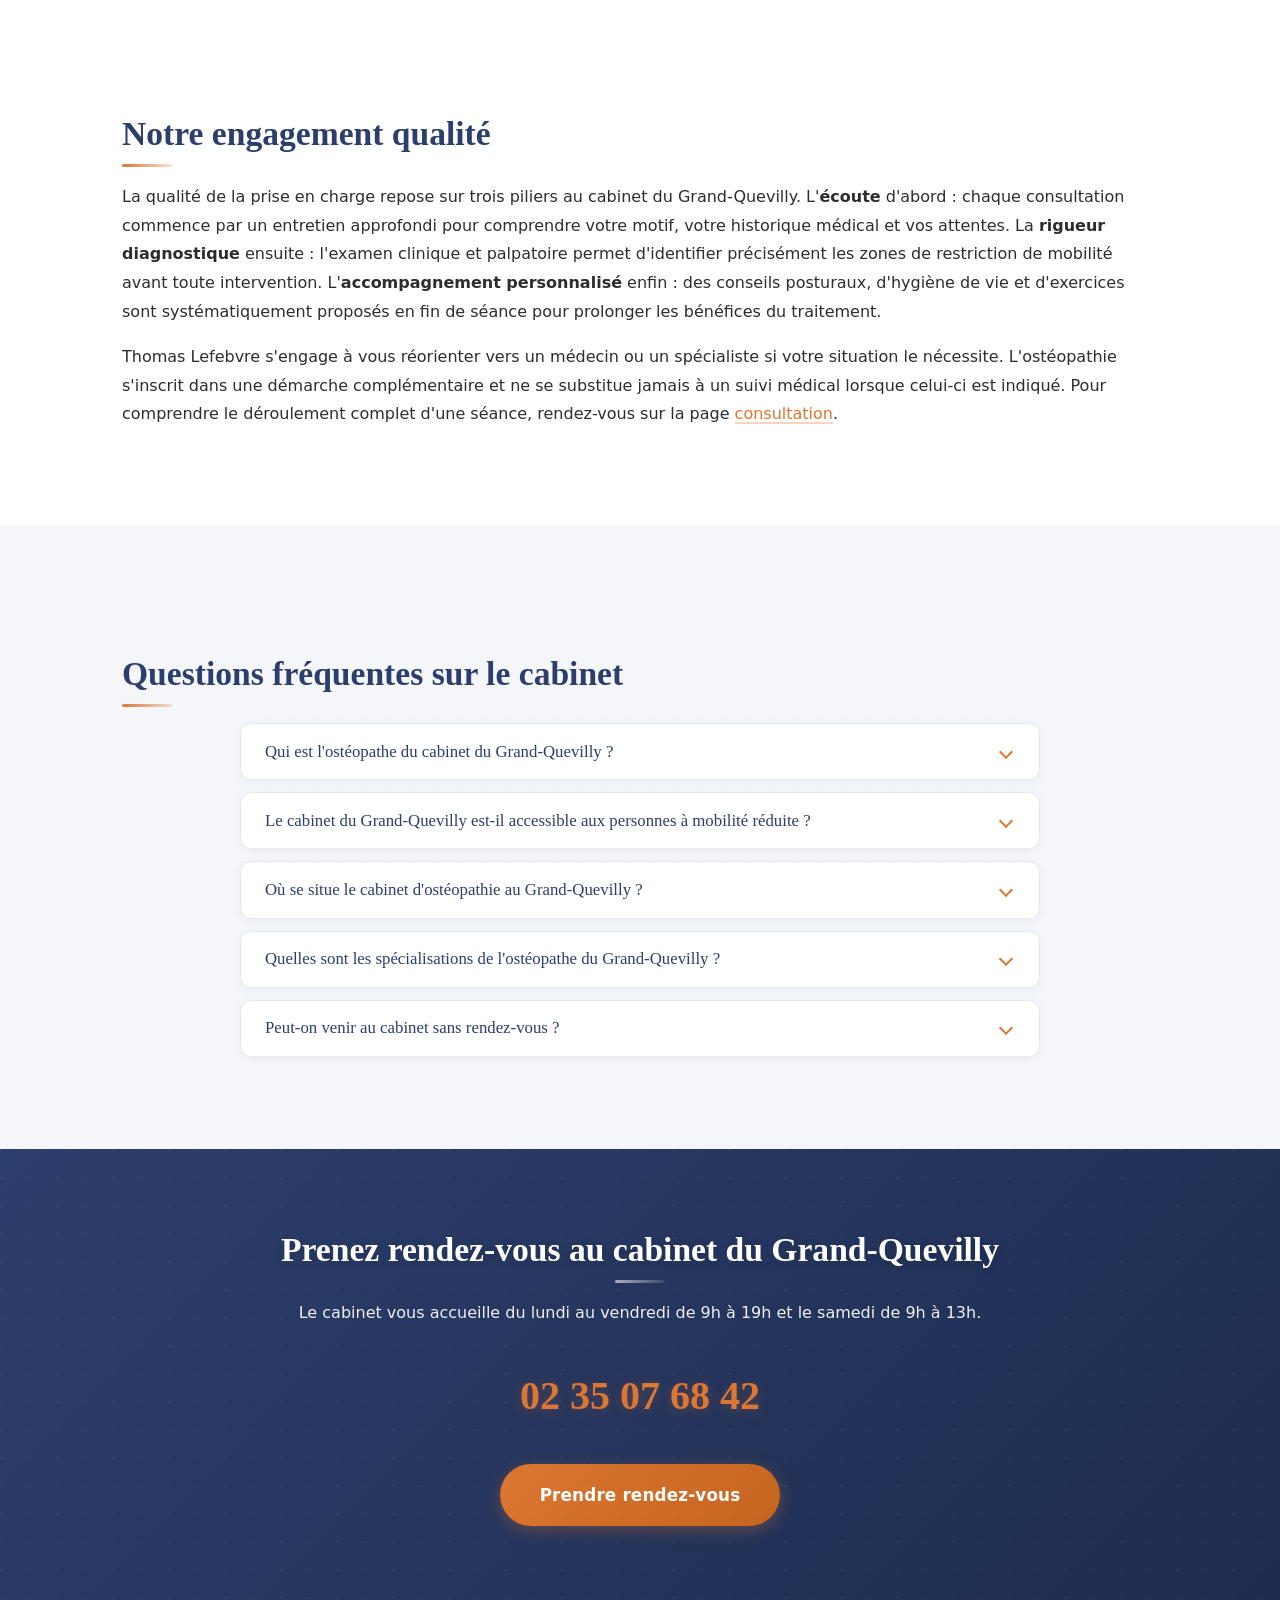
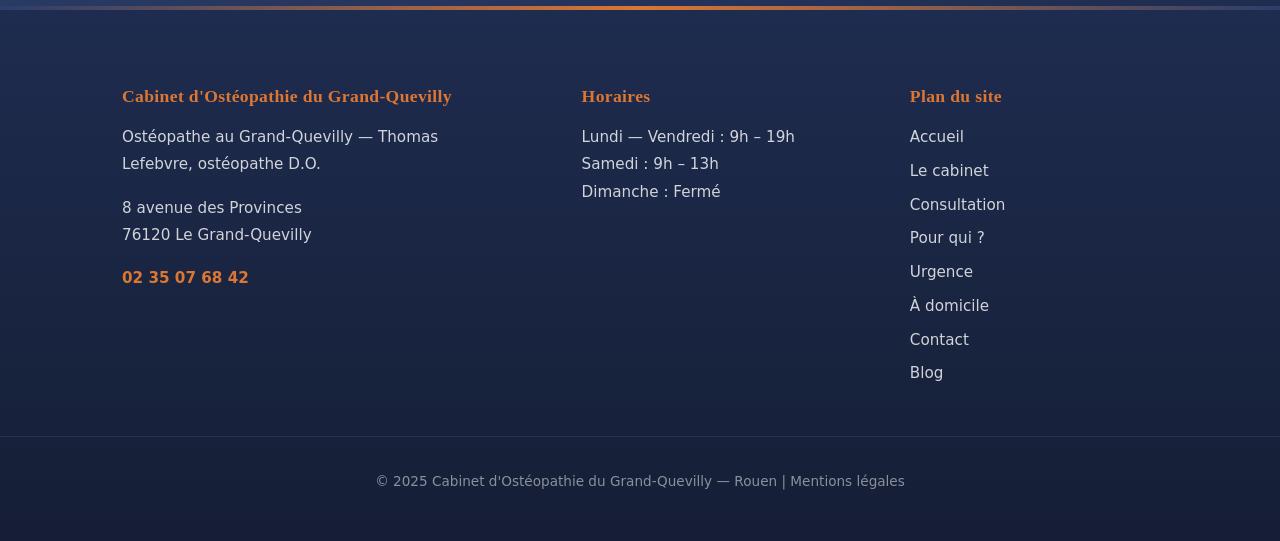
==== commit afbe998e: "Ajout section Blog : page index, article top 10 osteopathes Grand-Quevilly 2026 - blog.html, blog-me" ====
--- a/cabinet.html
+++ b/cabinet.html
@@ -1,4 +1,4 @@
-﻿<!DOCTYPE html>
+<!DOCTYPE html>
 <html lang="fr">
 <head>
   <meta charset="UTF-8">
@@ -43,6 +43,7 @@
           <li><a href="urgence.html">Urgence</a></li>
           <li><a href="domicile.html">À domicile</a></li>
           <li><a href="contact.html">Contact</a></li>
+          <li><a href="blog.html">Blog</a></li>
         </ul>
       </nav>
     </div>
@@ -112,7 +113,7 @@
     <div class="footer-inner">
       <div class="footer-col"><h3>Cabinet d'Ostéopathie du Grand-Quevilly</h3><p>Ostéopathe au Grand-Quevilly — Thomas Lefebvre, ostéopathe D.O.</p><p>8 avenue des Provinces<br>76120 Le Grand-Quevilly</p><p class="footer-phone"><a href="tel:+33235076842">02 35 07 68 42</a></p></div>
       <div class="footer-col"><h3>Horaires</h3><p>Lundi — Vendredi : 9h – 19h<br>Samedi : 9h – 13h<br>Dimanche : Fermé</p></div>
-      <div class="footer-col"><h3>Plan du site</h3><ul><li><a href="index.html">Accueil</a></li><li><a href="cabinet.html">Le cabinet</a></li><li><a href="consultation.html">Consultation</a></li><li><a href="pour-qui.html">Pour qui ?</a></li><li><a href="urgence.html">Urgence</a></li><li><a href="domicile.html">À domicile</a></li><li><a href="contact.html">Contact</a></li></ul></div>
+      <div class="footer-col"><h3>Plan du site</h3><ul><li><a href="index.html">Accueil</a></li><li><a href="cabinet.html">Le cabinet</a></li><li><a href="consultation.html">Consultation</a></li><li><a href="pour-qui.html">Pour qui ?</a></li><li><a href="urgence.html">Urgence</a></li><li><a href="domicile.html">À domicile</a></li><li><a href="contact.html">Contact</a></li><li><a href="blog.html">Blog</a></li></ul></div>
     </div>
     <div class="footer-bottom"><p>© 2025 Cabinet d'Ostéopathie du Grand-Quevilly — Rouen | <a href="mentions-legales.html">Mentions légales</a></p></div>
   </footer>
--- a/style.css
+++ b/style.css
@@ -346,6 +346,157 @@
   .main-nav a { padding: 0.5rem 0.9rem; font-size: 0.9rem; }
 }
 
+/* --- BLOG INDEX --- */
+.blog-hero {
+  background: linear-gradient(135deg, var(--color-primary) 0%, var(--color-primary-dark) 100%);
+  color: #FFFFFF; padding: var(--spacing-xl) 0 calc(var(--spacing-xl) + 1.5rem);
+  text-align: center; position: relative; overflow: hidden;
+}
+.blog-hero::before {
+  content: ''; position: absolute; inset: 0;
+  background-image: radial-gradient(circle at 1px 1px, rgba(255,255,255,0.04) 1px, transparent 0);
+  background-size: 28px 28px; pointer-events: none;
+}
+.blog-hero::after {
+  content: ''; position: absolute; bottom: -1px; left: 0; right: 0; height: 50px;
+  background: var(--color-bg); clip-path: ellipse(55% 100% at 50% 100%);
+}
+.blog-hero h1 { color: #FFFFFF; position: relative; margin-bottom: 1rem; text-shadow: 0 2px 12px rgba(0,0,0,0.2); }
+.blog-hero p { opacity: 0.92; max-width: 600px; margin: 0 auto; position: relative; font-size: 1.1rem; }
+
+.blog-grid {
+  display: grid; grid-template-columns: 1fr;
+  gap: var(--spacing-lg); margin-top: var(--spacing-lg);
+}
+.blog-card {
+  background: var(--color-bg);
+  border-radius: var(--border-radius-lg);
+  border: 1px solid rgba(44, 62, 107, 0.08);
+  box-shadow: var(--shadow-md); overflow: hidden;
+  display: flex; flex-direction: column;
+  transition: box-shadow 0.35s ease, transform 0.35s ease;
+  text-decoration: none; color: inherit;
+}
+.blog-card:hover { box-shadow: var(--shadow-xl); transform: translateY(-6px); color: inherit; text-decoration: none; }
+.blog-card-thumb {
+  height: 180px;
+  background: linear-gradient(135deg, var(--color-primary) 0%, var(--color-primary-dark) 100%);
+  display: flex; align-items: center; justify-content: center;
+  overflow: hidden; position: relative;
+}
+.blog-card-thumb-icon {
+  font-size: 3.5rem; opacity: 0.25; user-select: none; line-height: 1;
+}
+.blog-card-badge {
+  position: absolute; top: 1rem; left: 1rem;
+  background: var(--color-accent); color: #fff;
+  font-size: 0.72rem; font-weight: 700;
+  padding: 0.3rem 0.8rem; border-radius: var(--border-radius-pill);
+  letter-spacing: 0.06em; text-transform: uppercase;
+}
+.blog-card-body { padding: 1.75rem; flex: 1; display: flex; flex-direction: column; }
+.blog-tag {
+  display: inline-block; background: var(--color-primary-light); color: var(--color-primary);
+  font-size: 0.75rem; font-weight: 600; padding: 0.25rem 0.75rem;
+  border-radius: var(--border-radius-pill); letter-spacing: 0.05em; text-transform: uppercase;
+  margin-bottom: 0.75rem;
+}
+.blog-meta {
+  font-size: 0.82rem; color: var(--color-text-light);
+  margin-bottom: 0.75rem; display: flex; gap: 1rem; flex-wrap: wrap;
+}
+.blog-card-body h2 {
+  font-size: 1.2rem; margin-top: 0; margin-bottom: 0.75rem; padding-bottom: 0;
+  color: var(--color-primary); line-height: 1.35;
+}
+.blog-card-body h2::after { display: none; }
+.blog-card-body p { color: var(--color-text-light); font-size: 0.95rem; flex: 1; margin-bottom: var(--spacing-sm); }
+.blog-read-more {
+  display: inline-flex; align-items: center; gap: 0.4rem;
+  color: var(--color-accent); font-weight: 600; font-size: 0.95rem;
+  text-decoration: none; margin-top: auto;
+  transition: gap 0.3s ease, color 0.3s ease;
+}
+.blog-read-more:hover { color: var(--color-accent-hover); gap: 0.7rem; text-decoration: none; }
+
+/* --- ARTICLE PAGE --- */
+.article-hero {
+  background: linear-gradient(135deg, var(--color-primary) 0%, var(--color-primary-dark) 100%);
+  color: #FFFFFF; padding: var(--spacing-xl) 0 calc(var(--spacing-xl) + 1.5rem);
+  text-align: center; position: relative; overflow: hidden;
+}
+.article-hero::before {
+  content: ''; position: absolute; inset: 0;
+  background-image: radial-gradient(circle at 1px 1px, rgba(255,255,255,0.04) 1px, transparent 0);
+  background-size: 28px 28px; pointer-events: none;
+}
+.article-hero::after {
+  content: ''; position: absolute; bottom: -1px; left: 0; right: 0; height: 50px;
+  background: var(--color-bg); clip-path: ellipse(55% 100% at 50% 100%);
+}
+.article-hero h1 {
+  color: #FFFFFF; font-size: 1.9rem; position: relative;
+  margin-bottom: 1.25rem; text-shadow: 0 2px 12px rgba(0,0,0,0.2);
+}
+.article-hero-meta {
+  display: flex; justify-content: center; align-items: center;
+  gap: 1.5rem; font-size: 0.88rem; opacity: 0.82;
+  position: relative; flex-wrap: wrap;
+}
+.article-hero-meta span { display: flex; align-items: center; gap: 0.35rem; }
+
+.article-body { padding: var(--spacing-xl) 0; }
+.article-content {
+  max-width: 820px; margin: 0 auto; padding: 0 var(--spacing-sm);
+}
+.article-content h2 { margin-top: var(--spacing-lg); }
+.article-content h3 { margin-top: var(--spacing-md); font-size: 1.2rem; }
+.article-content ul { list-style: disc; padding-left: 1.5rem; margin-bottom: var(--spacing-sm); }
+.article-content ul li { margin-bottom: 0.45rem; }
+.article-content strong { color: var(--color-primary-dark); }
+.article-content hr { border: none; border-top: 1px solid var(--color-border); margin: var(--spacing-lg) 0; }
+
+.practitioner-card {
+  background: var(--color-bg);
+  border: 1px solid rgba(44, 62, 107, 0.08);
+  border-radius: var(--border-radius-lg);
+  padding: 1.75rem 1.75rem 1.5rem;
+  box-shadow: var(--shadow-md); margin-bottom: var(--spacing-md);
+  transition: box-shadow 0.35s ease, transform 0.35s ease;
+}
+.practitioner-card:hover { box-shadow: var(--shadow-lg); transform: translateY(-3px); }
+.practitioner-card.top-pick {
+  border-left: 5px solid var(--color-accent);
+  background: linear-gradient(135deg, rgba(232,235,242,0.5), var(--color-bg));
+}
+.practitioner-header { display: flex; align-items: flex-start; gap: 1rem; margin-bottom: 0.5rem; }
+.practitioner-number {
+  display: inline-flex; align-items: center; justify-content: center;
+  width: 38px; height: 38px; border-radius: 50%;
+  background: var(--color-primary); color: #fff;
+  font-weight: 700; font-size: 1rem; font-family: var(--font-heading); flex-shrink: 0;
+}
+.practitioner-card.top-pick .practitioner-number {
+  background: linear-gradient(135deg, var(--color-accent), var(--color-accent-hover));
+  box-shadow: 0 4px 14px var(--color-accent-glow);
+}
+.practitioner-header h3 { margin: 0; font-size: 1.15rem; padding-top: 0.4rem; }
+.practitioner-meta {
+  font-size: 0.88rem; color: var(--color-text-light);
+  line-height: 1.7; margin-bottom: 0.75rem; padding-left: 0;
+}
+.practitioner-meta strong { color: var(--color-text); }
+
+/* --- RESPONSIVE BLOG & ARTICLE --- */
+@media (min-width: 768px) {
+  .blog-grid { grid-template-columns: repeat(2, 1fr); }
+  .article-hero h1 { font-size: 2.3rem; }
+}
+@media (min-width: 1024px) {
+  .blog-grid { grid-template-columns: repeat(3, 1fr); }
+  .article-hero h1 { font-size: 2.6rem; }
+}
+
 /* --- UTILITAIRES --- */
 .text-center { text-align: center; }
 .text-accent { color: var(--color-accent); }
